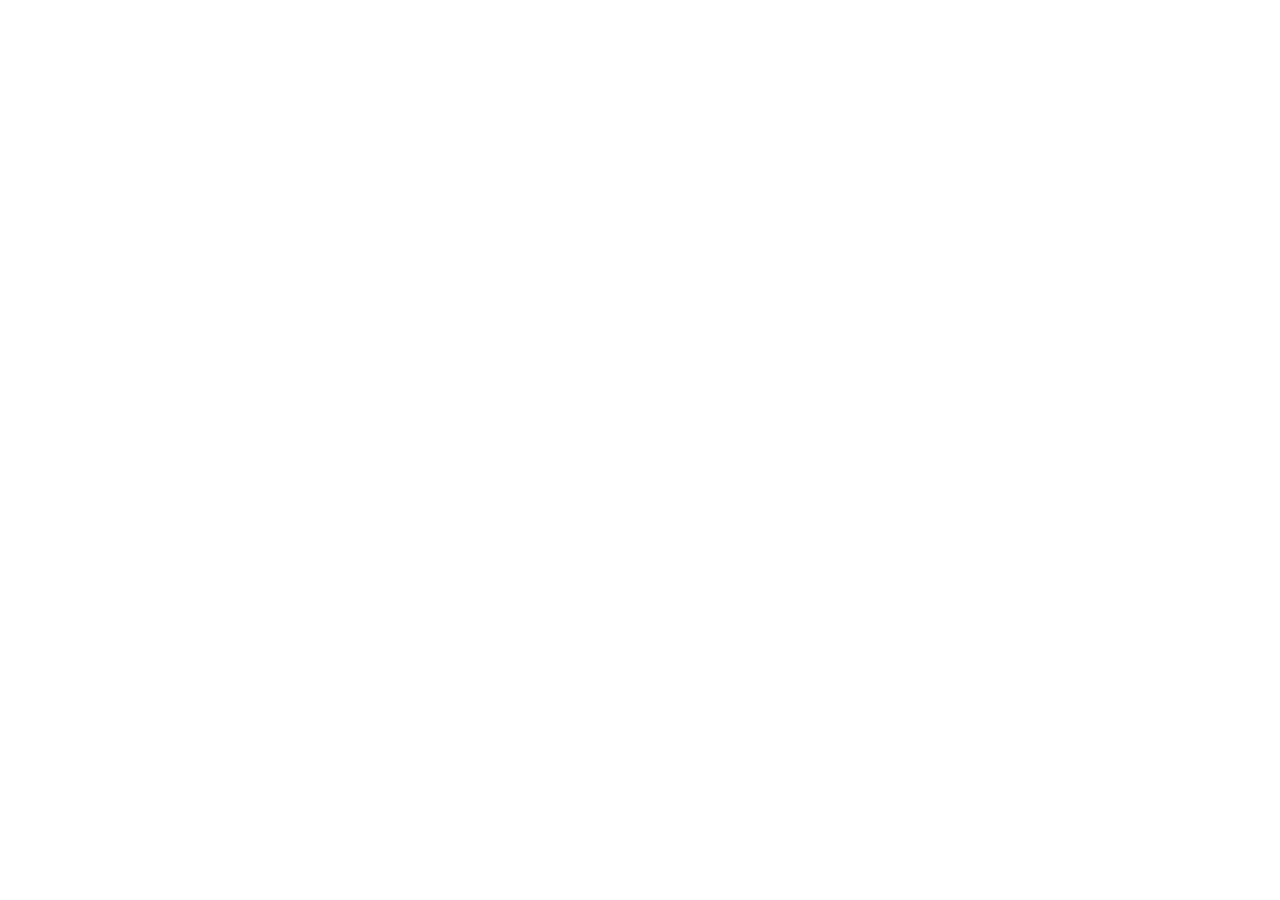
==== index.html @ ae3d6fa2 "feat: initialize project with game hub structure Set up the project scaffold, including Vite, Tailwi" ====
<!doctype html>
<html lang="en">
  <head>
    <meta charset="UTF-8" />
    <meta name="viewport" content="width=device-width, initial-scale=1.0" />
    <title>Unblocked Games</title>
    <meta name="description" content="A lightweight unblocked games hub with games stored as iframes in a JSON database." />
    <meta property="og:title" content="Unblocked Games" />
    <meta property="og:description" content="A lightweight unblocked games hub with games stored as iframes in a JSON database." />
    <meta property="og:type" content="website" />
    <meta name="twitter:card" content="summary_large_image" />
  </head>
  <body>
    <div id="root"></div>
    <script type="module" src="/src/main.jsx"></script>
  </body>
</html>
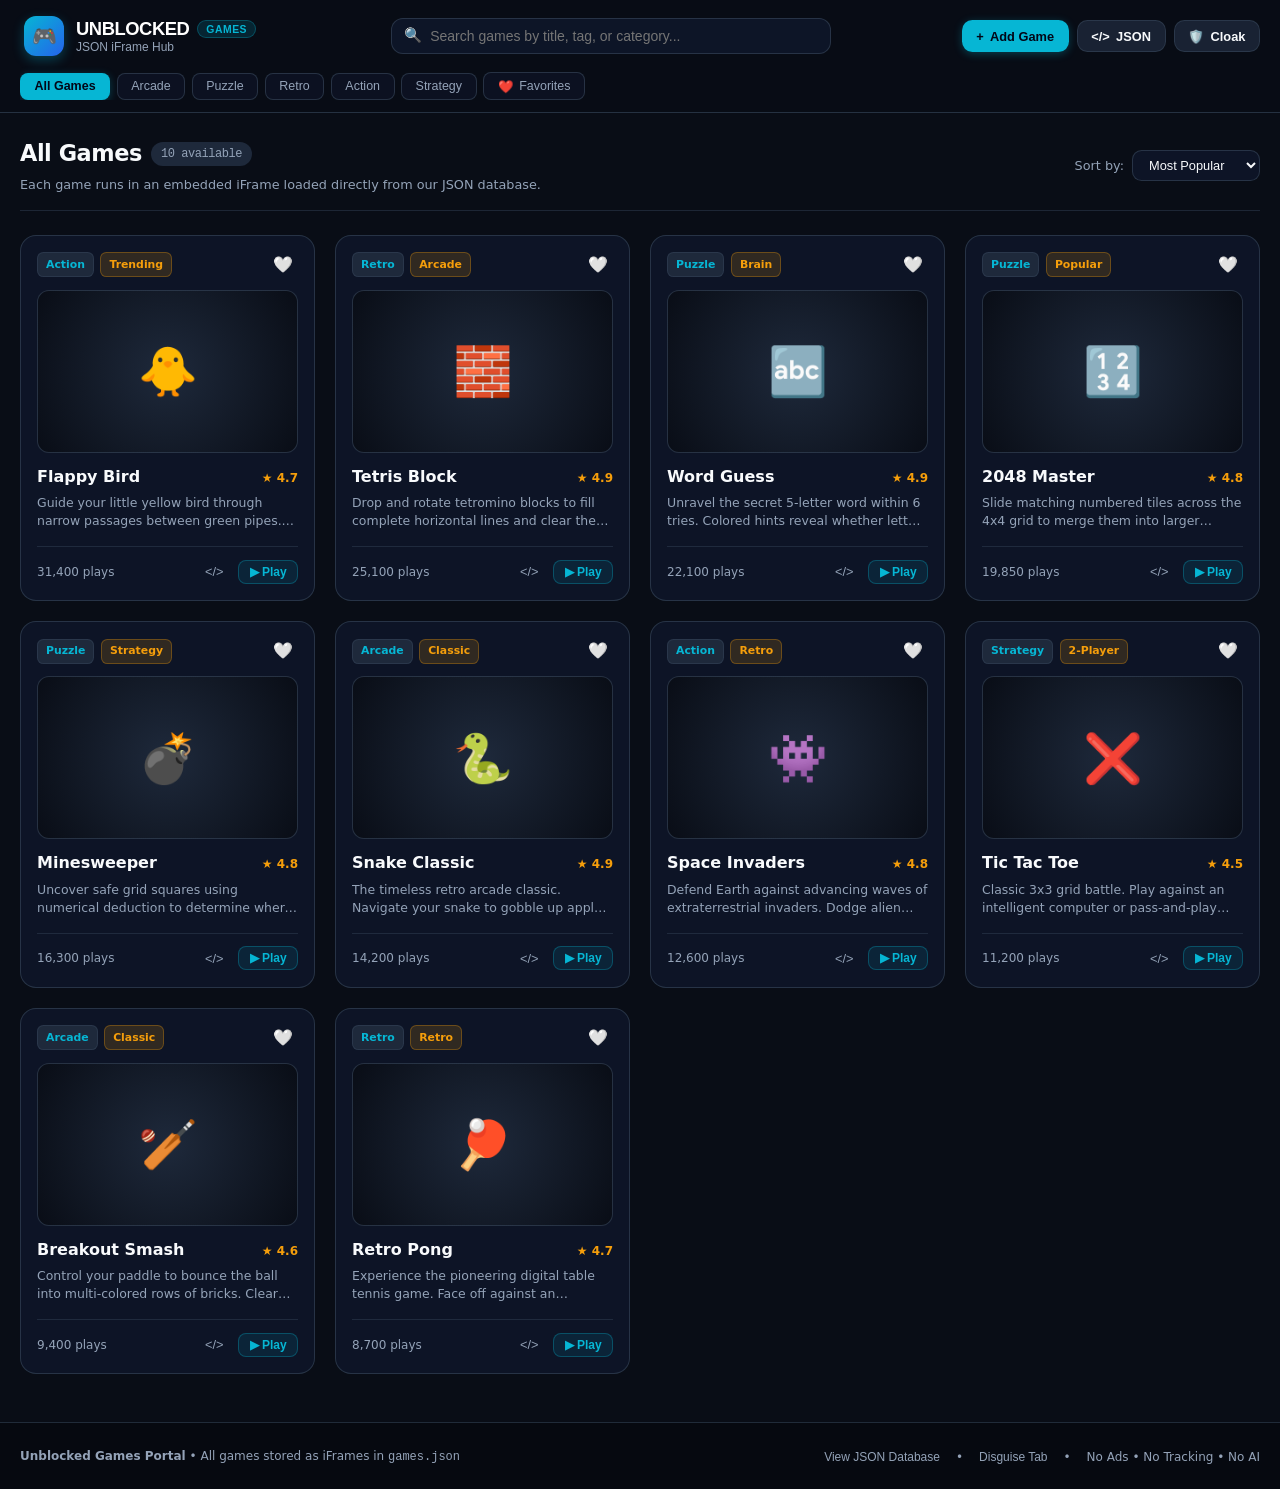
==== commit c1018c6a: "build: refactor project for static deployment Update relative path configurations, set Vite base dir" ====
--- a/index.html
+++ b/index.html
@@ -9,10 +9,411 @@
     <meta property="og:description" content="A lightweight unblocked games hub with games stored as iframes in a JSON database." />
     <meta property="og:type" content="website" />
     <meta name="twitter:card" content="summary_large_image" />
+    <link rel="icon" href="./favicon.ico" />
+    <link rel="stylesheet" href="./style.css" />
   </head>
   <body>
-    <div id="root"></div>
-    <script type="module" src="/src/main.jsx"></script>
+    <!-- Main Sticky Navigation Header -->
+    <header class="site-header">
+      <div class="container">
+        <div class="nav-row">
+          <!-- Brand Logo Button -->
+          <button id="brand-btn" class="brand-btn" title="Back to Games Catalog">
+            <div class="brand-icon">🎮</div>
+            <div>
+              <div class="brand-title">
+                <span>UNBLOCKED</span>
+                <span class="brand-badge">GAMES</span>
+              </div>
+              <p class="brand-subtitle">JSON iFrame Hub</p>
+            </div>
+          </button>
+
+          <!-- Search Bar -->
+          <div class="search-container">
+            <span class="search-icon">🔍</span>
+            <input
+              type="text"
+              id="search-input"
+              class="search-input"
+              placeholder="Search games by title, tag, or category..."
+              autocomplete="off"
+            />
+            <button id="search-clear-btn" class="search-clear" title="Clear search">✕</button>
+          </div>
+
+          <!-- Actions Toolbar -->
+          <div class="nav-actions">
+            <button id="add-game-btn" class="btn btn-primary" title="Add custom game via iFrame">
+              <span>+</span>
+              <span>Add Game</span>
+            </button>
+            <button id="view-json-btn" class="btn btn-secondary" title="Inspect stored games JSON">
+              <span>&lt;/&gt;</span>
+              <span>JSON</span>
+            </button>
+            <button id="cloak-disguise-btn" class="btn btn-secondary" title="Disguise tab as Google Docs / Classroom">
+              <span>🛡️</span>
+              <span>Cloak</span>
+            </button>
+          </div>
+        </div>
+
+        <!-- Categories Filter Bar -->
+        <nav class="category-bar">
+          <button class="cat-pill active" data-cat="All">All Games</button>
+          <button class="cat-pill" data-cat="Arcade">Arcade</button>
+          <button class="cat-pill" data-cat="Puzzle">Puzzle</button>
+          <button class="cat-pill" data-cat="Retro">Retro</button>
+          <button class="cat-pill" data-cat="Action">Action</button>
+          <button class="cat-pill" data-cat="Strategy">Strategy</button>
+          <button class="cat-pill" data-cat="Favorites">
+            <span>❤️</span>
+            <span>Favorites</span>
+            <span id="fav-count-badge" class="fav-badge" style="display: none;">0</span>
+          </button>
+        </nav>
+      </div>
+    </header>
+
+    <!-- Main App Body -->
+    <main class="main-content">
+      <div class="container">
+        <!-- Catalog View -->
+        <section id="catalog-view">
+          <div class="catalog-header">
+            <div>
+              <h1 class="catalog-title">
+                <span id="catalog-title-text">All Games</span>
+                <span id="count-badge" class="count-badge">10 available</span>
+              </h1>
+              <p class="catalog-subtitle">
+                Each game runs in an embedded iFrame loaded directly from our JSON database.
+              </p>
+            </div>
+
+            <div class="sort-container">
+              <span>Sort by:</span>
+              <select id="sort-select" class="sort-select">
+                <option value="popular">Most Popular</option>
+                <option value="rating">Highest Rated</option>
+                <option value="az">Title (A-Z)</option>
+              </select>
+            </div>
+          </div>
+
+          <!-- Games Grid -->
+          <div id="games-grid" class="games-grid">
+            <!-- Game cards injected dynamically via js/app.js -->
+          </div>
+
+          <!-- Empty State -->
+          <div id="empty-state" class="empty-state">
+            <div class="empty-state-icon">🎮</div>
+            <h3>No games found</h3>
+            <p id="empty-state-msg">
+              Try searching for a different keyword or reset your filters.
+            </p>
+          </div>
+        </section>
+
+        <!-- Player View -->
+        <section id="player-view">
+          <div class="player-nav">
+            <button id="player-back-btn" class="btn btn-secondary" title="Return to catalog">
+              <span>←</span>
+              <span>All Games</span>
+            </button>
+
+            <div class="player-title-box">
+              <span id="player-game-icon" class="player-title-icon">🎮</span>
+              <div>
+                <h2 class="player-heading">
+                  <span id="player-title-text">Game Title</span>
+                  <span id="player-cat-badge" class="card-badge">Category</span>
+                </h2>
+              </div>
+            </div>
+
+            <div class="player-toolbar">
+              <button id="player-fav-btn" class="tool-btn" title="Toggle Favorite">
+                🤍 Favorite
+              </button>
+              <button id="player-reload-btn" class="tool-btn" title="Reload Game iFrame">
+                🔄 Reload
+              </button>
+              <button id="theater-btn" class="tool-btn" title="Toggle Theater Mode">
+                📺 Theater
+              </button>
+              <button id="fullscreen-btn" class="tool-btn" title="Fullscreen">
+                ⛶ Fullscreen
+              </button>
+              <button id="unblock-tab-btn" class="tool-btn" title="Open in cloaked about:blank tab">
+                ↗ Unblock Tab
+              </button>
+            </div>
+          </div>
+
+          <!-- Stage Container -->
+          <div id="player-stage" class="player-stage">
+            <div id="player-spinner" class="player-spinner">
+              <div class="spinner-circle"></div>
+              <p style="font-size: 0.8rem; color: var(--text-muted);">Loading iFrame...</p>
+            </div>
+            <iframe
+              id="active-iframe"
+              src="about:blank"
+              allow="autoplay; fullscreen; keyboard; gamepad; clipboard-read; clipboard-write"
+              tabindex="0"
+            ></iframe>
+          </div>
+
+          <!-- Details & JSON Inspector Row -->
+          <div class="player-details-grid">
+            <div style="display: flex; flex-direction: column; gap: 1.25rem;">
+              <div class="info-card">
+                <div class="info-card-header">
+                  <h3 class="info-card-title">🎮 How to Play & Controls</h3>
+                </div>
+                <div id="player-controls-text" class="controls-box">
+                  Controls description...
+                </div>
+              </div>
+
+              <div class="info-card">
+                <div class="info-card-header">
+                  <h3 class="info-card-title">ℹ️ About Game</h3>
+                </div>
+                <p id="player-about-text" style="font-size: 0.85rem; color: var(--text-muted); line-height: 1.6;">
+                  Game description...
+                </p>
+                <div id="player-tags-container" class="tags-row"></div>
+              </div>
+            </div>
+
+            <div>
+              <div class="info-card">
+                <div class="info-card-header">
+                  <h3 class="info-card-title">&lt;/&gt; JSON iFrame Record</h3>
+                  <button id="copy-snippet-btn" class="btn btn-secondary" style="padding: 0.25rem 0.6rem; font-size: 0.72rem;">
+                    📋 Copy
+                  </button>
+                </div>
+                <p style="font-size: 0.75rem; color: var(--text-muted); margin-bottom: 0.65rem;">
+                  Stored in <code>games.json</code>:
+                </p>
+                <div id="player-iframe-snippet" class="json-code-box"></div>
+                <div style="margin-top: 0.85rem; padding-top: 0.75rem; border-top: 1px solid var(--border-color); font-size: 0.75rem; color: var(--text-muted); display: flex; justify-content: space-between; align-items: center;">
+                  <span>Source URL:</span>
+                  <code id="player-source-url" style="color: var(--accent-cyan);">./games/...</code>
+                </div>
+              </div>
+            </div>
+          </div>
+        </section>
+      </div>
+    </main>
+
+    <!-- Site Footer -->
+    <footer class="site-footer">
+      <div class="container">
+        <div class="footer-content">
+          <div>
+            <strong>Unblocked Games Portal</strong> • All games stored as iFrames in <code>games.json</code>
+          </div>
+          <div class="footer-links">
+            <button id="footer-json-btn" class="footer-btn">View JSON Database</button>
+            <span>•</span>
+            <button id="footer-cloak-btn" class="footer-btn">Disguise Tab</button>
+            <span>•</span>
+            <span>No Ads • No Tracking • No AI</span>
+          </div>
+        </div>
+      </div>
+    </footer>
+
+    <!-- ====================================================================
+         Modals
+         ==================================================================== -->
+
+    <!-- Add Game Modal -->
+    <div id="add-modal" class="modal-overlay">
+      <div class="modal-content">
+        <div class="modal-header">
+          <div class="modal-title-group">
+            <div class="modal-icon-badge" style="background: rgba(6, 182, 212, 0.2); color: var(--accent-cyan);">+</div>
+            <div>
+              <h2>Add Game to JSON</h2>
+              <p>Store embeddable iFrame code into the local database</p>
+            </div>
+          </div>
+          <button class="close-modal-btn" data-close-modal="add-modal">✕</button>
+        </div>
+
+        <form id="add-game-form">
+          <div class="modal-body">
+            <div class="form-group">
+              <label for="new-title">Game Title *</label>
+              <input type="text" id="new-title" class="form-input" required placeholder="e.g., Pixel Adventure" />
+            </div>
+
+            <div class="form-row">
+              <div class="form-group">
+                <label for="new-category">Category</label>
+                <select id="new-category" class="form-select">
+                  <option value="Arcade">Arcade</option>
+                  <option value="Puzzle">Puzzle</option>
+                  <option value="Retro">Retro</option>
+                  <option value="Action">Action</option>
+                  <option value="Strategy">Strategy</option>
+                </select>
+              </div>
+
+              <div class="form-group">
+                <label for="new-emoji">Icon / Emoji</label>
+                <div style="display: flex; gap: 0.4rem;">
+                  <input type="text" id="new-emoji" class="form-input" value="🎮" style="width: 50px; text-align: center; font-size: 1.1rem;" />
+                  <div style="display: flex; gap: 0.25rem; align-items: center;">
+                    <button type="button" class="btn btn-secondary emoji-preset-btn" style="padding: 0.25rem 0.45rem;">🕹️</button>
+                    <button type="button" class="btn btn-secondary emoji-preset-btn" style="padding: 0.25rem 0.45rem;">🚀</button>
+                    <button type="button" class="btn btn-secondary emoji-preset-btn" style="padding: 0.25rem 0.45rem;">🏎️</button>
+                    <button type="button" class="btn btn-secondary emoji-preset-btn" style="padding: 0.25rem 0.45rem;">💎</button>
+                  </div>
+                </div>
+              </div>
+            </div>
+
+            <div class="form-group">
+              <label for="new-iframe">iFrame Code or Web Game URL *</label>
+              <textarea
+                id="new-iframe"
+                class="form-textarea"
+                rows="3"
+                required
+                style="font-family: var(--font-mono); font-size: 0.78rem;"
+                placeholder='<iframe src="https://..." width="100%" height="100%"></iframe> or https://...'
+              ></textarea>
+            </div>
+
+            <div class="form-group">
+              <label for="new-desc">Description</label>
+              <textarea id="new-desc" class="form-textarea" rows="2" placeholder="Brief summary of gameplay..."></textarea>
+            </div>
+
+            <div class="form-group">
+              <label for="new-controls">Controls Instructions</label>
+              <input type="text" id="new-controls" class="form-input" placeholder="e.g., Arrow keys or WASD to move" />
+            </div>
+          </div>
+
+          <div class="modal-footer">
+            <button type="button" class="btn btn-secondary" data-close-modal="add-modal">Cancel</button>
+            <button type="submit" class="btn btn-primary">+ Save to JSON</button>
+          </div>
+        </form>
+      </div>
+    </div>
+
+    <!-- JSON Database Viewer Modal -->
+    <div id="json-modal" class="modal-overlay">
+      <div class="modal-content modal-content-lg">
+        <div class="modal-header">
+          <div class="modal-title-group">
+            <div class="modal-icon-badge" style="background: rgba(16, 185, 129, 0.2); color: var(--accent-emerald);">&lt;/&gt;</div>
+            <div>
+              <div style="display: flex; align-items: center; gap: 0.5rem;">
+                <h2>games.json Database</h2>
+                <span id="json-count-badge" class="count-badge" style="color: var(--accent-cyan);">10 games stored</span>
+              </div>
+              <p>Each entry stores the game's embeddable iFrame code and metadata</p>
+            </div>
+          </div>
+          <div style="display: flex; align-items: center; gap: 0.4rem;">
+            <button id="copy-json-btn" class="btn btn-secondary" style="font-size: 0.75rem;">📋 Copy JSON</button>
+            <button id="export-json-btn" class="btn btn-primary" style="font-size: 0.75rem;">⬇ Export</button>
+            <button class="close-modal-btn" data-close-modal="json-modal">✕</button>
+          </div>
+        </div>
+
+        <div style="padding: 0.65rem 1.5rem; background: rgba(5, 8, 16, 0.6); border-bottom: 1px solid var(--border-color); display: flex; justify-content: flex-end;">
+          <button id="reset-json-btn" class="footer-btn" style="font-size: 0.75rem; color: var(--accent-amber);">
+            ↺ Reset to default games
+          </button>
+        </div>
+
+        <div class="modal-body" style="background: #050810; padding: 1.25rem;">
+          <pre id="json-content-pre" style="font-family: var(--font-mono); font-size: 0.75rem; color: #6ee7b7; white-space: pre-wrap; line-height: 1.5;"></pre>
+        </div>
+      </div>
+    </div>
+
+    <!-- Tab Cloak / Disguise Modal -->
+    <div id="cloak-modal" class="modal-overlay">
+      <div class="modal-content">
+        <div class="modal-header">
+          <div class="modal-title-group">
+            <div class="modal-icon-badge" style="background: rgba(245, 158, 11, 0.2); color: var(--accent-amber);">🛡️</div>
+            <div>
+              <h2>Tab Cloak & Disguise</h2>
+              <p>Mask your browser tab title and favicon</p>
+            </div>
+          </div>
+          <button class="close-modal-btn" data-close-modal="cloak-modal">✕</button>
+        </div>
+
+        <div class="modal-body">
+          <label style="font-size: 0.75rem; font-weight: 600; color: #cbd5e1;">Quick Disguise Presets</label>
+          <div class="preset-list">
+            <button class="preset-btn" data-preset="docs">
+              <div>
+                <div class="preset-name">Google Docs</div>
+                <div class="preset-title-preview">Untitled document - Google Docs</div>
+              </div>
+            </button>
+            <button class="preset-btn" data-preset="classroom">
+              <div>
+                <div class="preset-name">Google Classroom</div>
+                <div class="preset-title-preview">Classes</div>
+              </div>
+            </button>
+            <button class="preset-btn" data-preset="drive">
+              <div>
+                <div class="preset-name">Google Drive</div>
+                <div class="preset-title-preview">My Drive - Google Drive</div>
+              </div>
+            </button>
+            <button class="preset-btn" data-preset="canvas">
+              <div>
+                <div class="preset-name">Canvas LMS</div>
+                <div class="preset-title-preview">Dashboard</div>
+              </div>
+            </button>
+            <button class="preset-btn" data-preset="reset">
+              <div>
+                <div class="preset-name">Reset to Normal</div>
+                <div class="preset-title-preview">Unblocked Games</div>
+              </div>
+            </button>
+          </div>
+
+          <div style="margin-top: 0.5rem; padding-top: 0.75rem; border-top: 1px solid var(--border-color);">
+            <label style="font-size: 0.75rem; font-weight: 600; color: #cbd5e1; display: block; margin-bottom: 0.4rem;">
+              Custom Tab Title
+            </label>
+            <div style="display: flex; gap: 0.5rem;">
+              <input type="text" id="custom-title-input" class="form-input" placeholder="e.g., Biology Notes - Unit 3" />
+              <button type="button" id="apply-custom-title-btn" class="btn btn-secondary">Apply</button>
+            </div>
+          </div>
+
+          <div style="padding: 0.65rem 0.85rem; border-radius: 0.6rem; background: #050810; border: 1px solid var(--border-color); font-size: 0.75rem; color: var(--text-muted);">
+            Tip: You can press <kbd style="background: #1e293b; padding: 0.15rem 0.4rem; border-radius: 4px; color: #fff;">Esc</kbd> anytime to return to the catalog.
+          </div>
+        </div>
+      </div>
+    </div>
+
+    <!-- Application Script Entry Point -->
+    <script type="module" src="./js/app.js"></script>
   </body>
 </html>
-
--- a/style.css
+++ b/style.css
@@ -0,0 +1,1081 @@
+/* ==========================================================================
+   Unblocked Games Portal - Standalone CSS
+   Compatible with GitHub Pages, static hosts, and Vite
+   ========================================================================== */
+
+:root {
+  --bg-main: #090d16;
+  --bg-card: rgba(15, 23, 42, 0.85);
+  --bg-card-hover: rgba(30, 41, 59, 0.95);
+  --bg-darker: #050810;
+  --bg-subtle: #1e293b;
+  --border-color: rgba(51, 65, 85, 0.7);
+  --border-highlight: rgba(6, 182, 212, 0.5);
+  --text-main: #f8fafc;
+  --text-muted: #94a3b8;
+  --accent-cyan: #06b6d4;
+  --accent-cyan-hover: #0891b2;
+  --accent-cyan-glow: rgba(6, 182, 212, 0.3);
+  --accent-amber: #f59e0b;
+  --accent-rose: #f43f5e;
+  --accent-emerald: #10b981;
+  --font-sans: system-ui, -apple-system, BlinkMacSystemFont, 'Segoe UI', Roboto, Oxygen, Ubuntu, Cantarell, sans-serif;
+  --font-mono: ui-monospace, SFMono-Regular, Menlo, Monaco, Consolas, monospace;
+}
+
+* {
+  box-sizing: border-box;
+  margin: 0;
+  padding: 0;
+}
+
+body {
+  background-color: var(--bg-main);
+  color: var(--text-main);
+  font-family: var(--font-sans);
+  line-height: 1.5;
+  min-height: 100vh;
+  display: flex;
+  flex-direction: column;
+  overflow-x: hidden;
+  -webkit-font-smoothing: antialiased;
+}
+
+::selection {
+  background-color: var(--accent-cyan);
+  color: #020617;
+}
+
+/* Scrollbar */
+::-webkit-scrollbar {
+  width: 8px;
+  height: 8px;
+}
+::-webkit-scrollbar-track {
+  background: var(--bg-main);
+}
+::-webkit-scrollbar-thumb {
+  background: #334155;
+  border-radius: 4px;
+}
+::-webkit-scrollbar-thumb:hover {
+  background: #475569;
+}
+
+/* Container */
+.container {
+  max-width: 1280px;
+  width: 100%;
+  margin: 0 auto;
+  padding: 0 1.25rem;
+}
+
+/* ==========================================================================
+   Header & Navigation
+   ========================================================================== */
+.site-header {
+  position: sticky;
+  top: 0;
+  z-index: 40;
+  background-color: rgba(9, 13, 22, 0.95);
+  backdrop-filter: blur(12px);
+  border-bottom: 1px solid var(--border-color);
+  padding: 0.75rem 0;
+  transition: all 0.2s ease;
+}
+
+.nav-row {
+  display: flex;
+  align-items: center;
+  justify-content: space-between;
+  gap: 1rem;
+}
+
+.brand-btn {
+  background: none;
+  border: none;
+  display: flex;
+  align-items: center;
+  gap: 0.75rem;
+  color: inherit;
+  cursor: pointer;
+  text-align: left;
+  padding: 0.25rem;
+}
+
+.brand-icon {
+  width: 2.5rem;
+  height: 2.5rem;
+  background: linear-gradient(135deg, #06b6d4, #2563eb);
+  border-radius: 0.75rem;
+  display: flex;
+  align-items: center;
+  justify-content: center;
+  font-size: 1.25rem;
+  box-shadow: 0 4px 12px var(--accent-cyan-glow);
+  transition: transform 0.2s ease;
+}
+
+.brand-btn:hover .brand-icon {
+  transform: scale(1.05);
+}
+
+.brand-title {
+  font-size: 1.15rem;
+  font-weight: 800;
+  letter-spacing: -0.025em;
+  color: #ffffff;
+  display: flex;
+  align-items: center;
+  gap: 0.5rem;
+}
+
+.brand-badge {
+  font-size: 0.65rem;
+  font-weight: 700;
+  background: rgba(6, 182, 212, 0.15);
+  color: var(--accent-cyan);
+  border: 1px solid rgba(6, 182, 212, 0.3);
+  padding: 0.15rem 0.5rem;
+  border-radius: 9999px;
+  letter-spacing: 0.05em;
+}
+
+.brand-subtitle {
+  font-size: 0.75rem;
+  color: var(--text-muted);
+}
+
+/* Search Box */
+.search-container {
+  flex: 1;
+  max-width: 440px;
+  position: relative;
+}
+
+.search-icon {
+  position: absolute;
+  left: 0.85rem;
+  top: 50%;
+  transform: translateY(-50%);
+  color: var(--text-muted);
+  font-size: 0.9rem;
+  pointer-events: none;
+}
+
+.search-input {
+  width: 100%;
+  padding: 0.55rem 2.25rem 0.55rem 2.4rem;
+  background-color: rgba(15, 23, 42, 0.9);
+  border: 1px solid var(--border-color);
+  border-radius: 0.75rem;
+  color: var(--text-main);
+  font-size: 0.875rem;
+  outline: none;
+  transition: all 0.15s ease;
+}
+
+.search-input:focus {
+  border-color: var(--accent-cyan);
+  box-shadow: 0 0 0 2px rgba(6, 182, 212, 0.2);
+}
+
+.search-clear {
+  position: absolute;
+  right: 0.75rem;
+  top: 50%;
+  transform: translateY(-50%);
+  background: none;
+  border: none;
+  color: var(--text-muted);
+  cursor: pointer;
+  font-size: 0.9rem;
+  padding: 0.2rem;
+  display: none;
+}
+
+.search-clear:hover {
+  color: var(--text-main);
+}
+
+/* Header Action Buttons */
+.nav-actions {
+  display: flex;
+  align-items: center;
+  gap: 0.5rem;
+}
+
+.btn {
+  display: inline-flex;
+  align-items: center;
+  gap: 0.4rem;
+  padding: 0.45rem 0.85rem;
+  border-radius: 0.65rem;
+  font-size: 0.8rem;
+  font-weight: 600;
+  cursor: pointer;
+  transition: all 0.15s ease;
+  border: 1px solid transparent;
+  text-decoration: none;
+}
+
+.btn-primary {
+  background-color: var(--accent-cyan);
+  color: #020617;
+  box-shadow: 0 2px 8px var(--accent-cyan-glow);
+}
+.btn-primary:hover {
+  background-color: #22d3ee;
+  transform: translateY(-1px);
+}
+
+.btn-secondary {
+  background-color: rgba(30, 41, 59, 0.8);
+  border-color: var(--border-color);
+  color: var(--text-main);
+}
+.btn-secondary:hover {
+  background-color: #334155;
+  color: #ffffff;
+}
+
+.btn-icon-text {
+  padding: 0.45rem 0.75rem;
+}
+
+/* Categories bar */
+.category-bar {
+  display: flex;
+  align-items: center;
+  gap: 0.4rem;
+  overflow-x: auto;
+  padding-top: 0.75rem;
+  scrollbar-width: none;
+}
+.category-bar::-webkit-scrollbar {
+  display: none;
+}
+
+.cat-pill {
+  padding: 0.35rem 0.85rem;
+  border-radius: 0.5rem;
+  font-size: 0.78rem;
+  font-weight: 500;
+  white-space: nowrap;
+  background: rgba(15, 23, 42, 0.6);
+  border: 1px solid var(--border-color);
+  color: var(--text-muted);
+  cursor: pointer;
+  transition: all 0.15s ease;
+  display: inline-flex;
+  align-items: center;
+  gap: 0.35rem;
+}
+
+.cat-pill:hover {
+  background: rgba(30, 41, 59, 0.8);
+  color: var(--text-main);
+}
+
+.cat-pill.active {
+  background: var(--accent-cyan);
+  color: #020617;
+  font-weight: 700;
+  border-color: transparent;
+  box-shadow: 0 2px 8px var(--accent-cyan-glow);
+}
+
+.fav-badge {
+  font-size: 0.65rem;
+  padding: 0.1rem 0.4rem;
+  border-radius: 9999px;
+  background: rgba(244, 63, 94, 0.2);
+  color: var(--accent-rose);
+  font-weight: 700;
+}
+.cat-pill.active .fav-badge {
+  background: #020617;
+  color: var(--accent-cyan);
+}
+
+/* ==========================================================================
+   Main Content Area
+   ========================================================================== */
+.main-content {
+  flex: 1;
+  padding: 1.5rem 0 3rem 0;
+}
+
+.catalog-header {
+  display: flex;
+  flex-direction: column;
+  justify-content: space-between;
+  gap: 1rem;
+  padding-bottom: 1rem;
+  border-bottom: 1px solid rgba(51, 65, 85, 0.5);
+  margin-bottom: 1.5rem;
+}
+
+@media (min-width: 640px) {
+  .catalog-header {
+    flex-direction: row;
+    align-items: center;
+  }
+}
+
+.catalog-title {
+  font-size: 1.4rem;
+  font-weight: 900;
+  letter-spacing: -0.02em;
+  display: flex;
+  align-items: center;
+  gap: 0.6rem;
+}
+
+.count-badge {
+  font-size: 0.75rem;
+  font-family: var(--font-mono);
+  font-weight: 500;
+  padding: 0.2rem 0.6rem;
+  border-radius: 9999px;
+  background: #1e293b;
+  color: var(--text-muted);
+}
+
+.catalog-subtitle {
+  font-size: 0.8rem;
+  color: var(--text-muted);
+  margin-top: 0.25rem;
+}
+
+.sort-container {
+  display: flex;
+  align-items: center;
+  gap: 0.5rem;
+  font-size: 0.8rem;
+  color: var(--text-muted);
+}
+
+.sort-select {
+  padding: 0.4rem 0.75rem;
+  border-radius: 0.6rem;
+  background-color: var(--bg-card);
+  border: 1px solid var(--border-color);
+  color: var(--text-main);
+  font-size: 0.8rem;
+  cursor: pointer;
+  outline: none;
+}
+
+/* ==========================================================================
+   Games Grid & Cards
+   ========================================================================== */
+.games-grid {
+  display: grid;
+  grid-template-columns: repeat(1, minmax(0, 1fr));
+  gap: 1.25rem;
+}
+
+@media (min-width: 640px) {
+  .games-grid {
+    grid-template-columns: repeat(2, minmax(0, 1fr));
+  }
+}
+@media (min-width: 860px) {
+  .games-grid {
+    grid-template-columns: repeat(3, minmax(0, 1fr));
+  }
+}
+@media (min-width: 1100px) {
+  .games-grid {
+    grid-template-columns: repeat(4, minmax(0, 1fr));
+  }
+}
+
+.game-card {
+  background: var(--bg-card);
+  border: 1px solid var(--border-color);
+  border-radius: 1rem;
+  padding: 1rem;
+  display: flex;
+  flex-direction: column;
+  transition: all 0.25s cubic-bezier(0.16, 1, 0.3, 1);
+  position: relative;
+}
+
+.game-card:hover {
+  transform: translateY(-4px);
+  border-color: var(--border-highlight);
+  box-shadow: 0 12px 24px -10px rgba(6, 182, 212, 0.25);
+  background: var(--bg-card-hover);
+}
+
+.card-top {
+  display: flex;
+  align-items: center;
+  justify-content: space-between;
+  margin-bottom: 0.75rem;
+}
+
+.badge-group {
+  display: flex;
+  align-items: center;
+  gap: 0.4rem;
+}
+
+.card-badge {
+  font-size: 0.68rem;
+  font-weight: 600;
+  padding: 0.2rem 0.5rem;
+  border-radius: 0.4rem;
+  background: #1e293b;
+  color: var(--accent-cyan);
+  border: 1px solid rgba(51, 65, 85, 0.6);
+}
+
+.card-badge-amber {
+  background: rgba(245, 158, 11, 0.15);
+  color: var(--accent-amber);
+  border-color: rgba(245, 158, 11, 0.3);
+}
+
+.card-badge-custom {
+  background: rgba(99, 102, 241, 0.2);
+  color: #a5b4fc;
+  border-color: rgba(99, 102, 241, 0.4);
+}
+
+.fav-toggle-btn {
+  background: none;
+  border: none;
+  color: var(--text-muted);
+  cursor: pointer;
+  padding: 0.3rem;
+  border-radius: 0.4rem;
+  transition: all 0.15s ease;
+  font-size: 1rem;
+  line-height: 1;
+}
+
+.fav-toggle-btn:hover {
+  color: var(--accent-rose);
+  background: rgba(244, 63, 94, 0.1);
+}
+
+.fav-toggle-btn.active {
+  color: var(--accent-rose);
+}
+
+/* Thumbnail */
+.card-thumbnail {
+  aspect-ratio: 16 / 10;
+  border-radius: 0.75rem;
+  background: radial-gradient(circle at center, #1e293b 0%, #090d16 100%);
+  border: 1px solid var(--border-color);
+  display: flex;
+  align-items: center;
+  justify-content: center;
+  font-size: 3rem;
+  position: relative;
+  overflow: hidden;
+  cursor: pointer;
+  transition: border-color 0.2s ease;
+}
+
+.card-thumbnail:hover {
+  border-color: var(--accent-cyan);
+}
+
+.card-thumbnail .play-overlay {
+  position: absolute;
+  inset: 0;
+  background: rgba(9, 13, 22, 0.65);
+  backdrop-filter: blur(2px);
+  display: flex;
+  align-items: center;
+  justify-content: center;
+  opacity: 0;
+  transition: opacity 0.2s ease;
+}
+
+.card-thumbnail:hover .play-overlay {
+  opacity: 1;
+}
+
+.play-circle {
+  width: 3rem;
+  height: 3rem;
+  border-radius: 9999px;
+  background: var(--accent-cyan);
+  color: #020617;
+  display: flex;
+  align-items: center;
+  justify-content: center;
+  font-size: 1.25rem;
+  box-shadow: 0 4px 12px var(--accent-cyan-glow);
+  transform: scale(0.85);
+  transition: transform 0.2s ease;
+}
+
+.card-thumbnail:hover .play-circle {
+  transform: scale(1);
+}
+
+/* Card Info */
+.card-info {
+  margin-top: 0.75rem;
+  flex: 1;
+  display: flex;
+  flex-direction: column;
+}
+
+.card-header-row {
+  display: flex;
+  align-items: baseline;
+  justify-content: space-between;
+  gap: 0.5rem;
+}
+
+.card-title {
+  font-size: 1rem;
+  font-weight: 700;
+  color: var(--text-main);
+  cursor: pointer;
+  transition: color 0.15s ease;
+  white-space: nowrap;
+  overflow: hidden;
+  text-overflow: ellipsis;
+}
+
+.card-title:hover {
+  color: var(--accent-cyan);
+}
+
+.card-rating {
+  font-size: 0.75rem;
+  font-weight: 600;
+  color: var(--accent-amber);
+  display: flex;
+  align-items: center;
+  gap: 0.2rem;
+  flex-shrink: 0;
+}
+
+.card-desc {
+  font-size: 0.78rem;
+  color: var(--text-muted);
+  margin-top: 0.35rem;
+  display: -webkit-box;
+  -webkit-line-clamp: 2;
+  -webkit-box-orient: vertical;
+  overflow: hidden;
+  line-height: 1.45;
+}
+
+.card-footer {
+  margin-top: 1rem;
+  padding-top: 0.75rem;
+  border-top: 1px solid rgba(51, 65, 85, 0.5);
+  display: flex;
+  align-items: center;
+  justify-content: space-between;
+  font-size: 0.75rem;
+  color: var(--text-muted);
+}
+
+.card-footer-actions {
+  display: flex;
+  align-items: center;
+  gap: 0.4rem;
+}
+
+.btn-inspect {
+  background: none;
+  border: 1px solid transparent;
+  color: var(--text-muted);
+  cursor: pointer;
+  padding: 0.25rem 0.45rem;
+  border-radius: 0.4rem;
+  font-size: 0.8rem;
+  transition: all 0.15s ease;
+}
+
+.btn-inspect:hover {
+  color: var(--accent-cyan);
+  background: rgba(30, 41, 59, 0.8);
+}
+
+.btn-play-sm {
+  background: rgba(6, 182, 212, 0.1);
+  border: 1px solid rgba(6, 182, 212, 0.3);
+  color: var(--accent-cyan);
+  padding: 0.25rem 0.65rem;
+  border-radius: 0.5rem;
+  font-weight: 700;
+  font-size: 0.75rem;
+  cursor: pointer;
+  transition: all 0.15s ease;
+  display: inline-flex;
+  align-items: center;
+  gap: 0.25rem;
+}
+
+.btn-play-sm:hover {
+  background: var(--accent-cyan);
+  color: #020617;
+}
+
+/* Empty State */
+.empty-state {
+  padding: 4rem 1.5rem;
+  text-align: center;
+  border: 1px dashed var(--border-color);
+  border-radius: 1.25rem;
+  background: rgba(15, 23, 42, 0.3);
+  display: none;
+}
+
+.empty-state-icon {
+  font-size: 3rem;
+  margin-bottom: 0.75rem;
+}
+
+.empty-state h3 {
+  font-size: 1.1rem;
+  margin-bottom: 0.5rem;
+}
+
+.empty-state p {
+  font-size: 0.85rem;
+  color: var(--text-muted);
+  max-width: 400px;
+  margin: 0 auto 1.25rem auto;
+}
+
+/* ==========================================================================
+   Game Player View
+   ========================================================================== */
+#player-view {
+  display: none;
+}
+
+.player-nav {
+  display: flex;
+  flex-wrap: wrap;
+  align-items: center;
+  justify-content: space-between;
+  gap: 1rem;
+  margin-bottom: 1rem;
+}
+
+.player-title-box {
+  display: flex;
+  align-items: center;
+  gap: 0.75rem;
+}
+
+.player-title-icon {
+  font-size: 1.75rem;
+}
+
+.player-heading {
+  font-size: 1.25rem;
+  font-weight: 800;
+  color: #ffffff;
+  display: flex;
+  align-items: center;
+  gap: 0.5rem;
+}
+
+.player-toolbar {
+  display: flex;
+  align-items: center;
+  gap: 0.4rem;
+}
+
+.tool-btn {
+  background: var(--bg-card);
+  border: 1px solid var(--border-color);
+  color: var(--text-main);
+  padding: 0.45rem 0.65rem;
+  border-radius: 0.65rem;
+  font-size: 0.8rem;
+  cursor: pointer;
+  transition: all 0.15s ease;
+  display: inline-flex;
+  align-items: center;
+  gap: 0.35rem;
+}
+
+.tool-btn:hover {
+  background: #334155;
+}
+
+.tool-btn.active {
+  background: rgba(6, 182, 212, 0.2);
+  border-color: var(--accent-cyan);
+  color: var(--accent-cyan);
+}
+
+.tool-btn.favorited {
+  color: var(--accent-rose);
+}
+
+/* Player Stage Container */
+.player-stage {
+  position: relative;
+  width: 100%;
+  aspect-ratio: 16 / 10;
+  min-height: 480px;
+  max-height: 720px;
+  border-radius: 1rem;
+  overflow: hidden;
+  background-color: #000000;
+  border: 1px solid var(--border-color);
+  box-shadow: 0 20px 40px rgba(0, 0, 0, 0.5);
+  transition: all 0.3s ease;
+}
+
+.player-stage.theater {
+  height: 82vh;
+  max-height: none;
+  aspect-ratio: auto;
+}
+
+.player-stage:fullscreen {
+  border-radius: 0;
+  border: none;
+  width: 100vw;
+  height: 100vh;
+  max-height: none;
+}
+
+.player-stage iframe {
+  width: 100%;
+  height: 100%;
+  border: none;
+  display: block;
+  background-color: #000000;
+}
+
+.player-spinner {
+  position: absolute;
+  inset: 0;
+  background: rgba(9, 13, 22, 0.95);
+  display: flex;
+  flex-direction: column;
+  align-items: center;
+  justify-content: center;
+  gap: 0.75rem;
+  z-index: 10;
+  transition: opacity 0.2s ease;
+}
+
+.spinner-circle {
+  width: 2.25rem;
+  height: 2.25rem;
+  border: 3px solid rgba(6, 182, 212, 0.2);
+  border-top-color: var(--accent-cyan);
+  border-radius: 50%;
+  animation: spin 0.8s linear infinite;
+}
+
+@keyframes spin {
+  to { transform: rotate(360deg); }
+}
+
+/* Player Info Layout */
+.player-details-grid {
+  display: grid;
+  grid-template-columns: 1fr;
+  gap: 1.5rem;
+  margin-top: 1.5rem;
+}
+
+@media (min-width: 1024px) {
+  .player-details-grid {
+    grid-template-columns: 2fr 1fr;
+  }
+}
+
+.info-card {
+  background: var(--bg-card);
+  border: 1px solid var(--border-color);
+  border-radius: 1rem;
+  padding: 1.25rem;
+}
+
+.info-card-header {
+  display: flex;
+  align-items: center;
+  justify-content: space-between;
+  margin-bottom: 0.75rem;
+}
+
+.info-card-title {
+  font-size: 0.95rem;
+  font-weight: 700;
+  display: flex;
+  align-items: center;
+  gap: 0.5rem;
+}
+
+.controls-box {
+  background: #050810;
+  border: 1px solid var(--border-color);
+  padding: 0.85rem;
+  border-radius: 0.75rem;
+  font-size: 0.85rem;
+  color: var(--text-main);
+  line-height: 1.5;
+}
+
+.tags-row {
+  display: flex;
+  flex-wrap: wrap;
+  gap: 0.4rem;
+  margin-top: 1rem;
+}
+
+.tag-item {
+  font-size: 0.75rem;
+  background: #1e293b;
+  border: 1px solid rgba(51, 65, 85, 0.6);
+  padding: 0.2rem 0.55rem;
+  border-radius: 0.45rem;
+  color: var(--text-muted);
+}
+
+.json-code-box {
+  background: #050810;
+  border: 1px solid var(--border-color);
+  padding: 0.75rem;
+  border-radius: 0.75rem;
+  font-family: var(--font-mono);
+  font-size: 0.75rem;
+  color: #6ee7b7;
+  overflow-x: auto;
+  user-select: all;
+  white-space: pre-wrap;
+  word-break: break-all;
+}
+
+/* ==========================================================================
+   Modals
+   ========================================================================== */
+.modal-overlay {
+  position: fixed;
+  inset: 0;
+  background: rgba(0, 0, 0, 0.8);
+  backdrop-filter: blur(4px);
+  z-index: 100;
+  display: none;
+  align-items: center;
+  justify-content: center;
+  padding: 1rem;
+}
+
+.modal-content {
+  background: #0f172a;
+  border: 1px solid var(--border-color);
+  border-radius: 1.25rem;
+  width: 100%;
+  max-width: 580px;
+  max-height: 90vh;
+  display: flex;
+  flex-direction: column;
+  overflow: hidden;
+  box-shadow: 0 25px 50px -12px rgba(0, 0, 0, 0.7);
+  animation: modalIn 0.2s ease-out;
+}
+
+.modal-content-lg {
+  max-width: 800px;
+}
+
+@keyframes modalIn {
+  from { opacity: 0; transform: scale(0.96); }
+  to { opacity: 1; transform: scale(1); }
+}
+
+.modal-header {
+  padding: 1.15rem 1.5rem;
+  border-bottom: 1px solid var(--border-color);
+  display: flex;
+  align-items: center;
+  justify-content: space-between;
+}
+
+.modal-title-group {
+  display: flex;
+  align-items: center;
+  gap: 0.75rem;
+}
+
+.modal-icon-badge {
+  width: 2.25rem;
+  height: 2.25rem;
+  border-radius: 0.65rem;
+  display: flex;
+  align-items: center;
+  justify-content: center;
+  font-size: 1.1rem;
+}
+
+.modal-title-group h2 {
+  font-size: 1.05rem;
+  font-weight: 700;
+}
+
+.modal-title-group p {
+  font-size: 0.75rem;
+  color: var(--text-muted);
+}
+
+.close-modal-btn {
+  background: none;
+  border: none;
+  color: var(--text-muted);
+  font-size: 1.25rem;
+  cursor: pointer;
+  padding: 0.25rem 0.5rem;
+  border-radius: 0.4rem;
+}
+.close-modal-btn:hover {
+  color: #ffffff;
+  background: #1e293b;
+}
+
+.modal-body {
+  padding: 1.5rem;
+  overflow-y: auto;
+  display: flex;
+  flex-direction: column;
+  gap: 1rem;
+}
+
+.form-group {
+  display: flex;
+  flex-direction: column;
+  gap: 0.35rem;
+}
+
+.form-group label {
+  font-size: 0.75rem;
+  font-weight: 600;
+  color: #cbd5e1;
+}
+
+.form-input, .form-textarea, .form-select {
+  width: 100%;
+  padding: 0.55rem 0.85rem;
+  border-radius: 0.65rem;
+  background: #050810;
+  border: 1px solid var(--border-color);
+  color: var(--text-main);
+  font-size: 0.85rem;
+  outline: none;
+}
+
+.form-input:focus, .form-textarea:focus, .form-select:focus {
+  border-color: var(--accent-cyan);
+}
+
+.form-row {
+  display: grid;
+  grid-template-columns: 1fr 1fr;
+  gap: 1rem;
+}
+
+.modal-footer {
+  padding: 1rem 1.5rem;
+  border-top: 1px solid var(--border-color);
+  display: flex;
+  align-items: center;
+  justify-content: flex-end;
+  gap: 0.5rem;
+}
+
+/* Cloak Presets */
+.preset-list {
+  display: flex;
+  flex-direction: column;
+  gap: 0.5rem;
+}
+
+.preset-btn {
+  display: flex;
+  align-items: center;
+  justify-content: space-between;
+  padding: 0.75rem 1rem;
+  border-radius: 0.75rem;
+  background: #050810;
+  border: 1px solid var(--border-color);
+  color: var(--text-main);
+  cursor: pointer;
+  text-align: left;
+  transition: all 0.15s ease;
+}
+
+.preset-btn:hover {
+  border-color: #475569;
+  background: #1e293b;
+}
+
+.preset-btn.active {
+  border-color: var(--accent-amber);
+  background: rgba(245, 158, 11, 0.1);
+  color: var(--accent-amber);
+}
+
+.preset-name {
+  font-weight: 700;
+  font-size: 0.85rem;
+}
+
+.preset-title-preview {
+  font-size: 0.75rem;
+  color: var(--text-muted);
+}
+
+/* Footer */
+.site-footer {
+  border-top: 1px solid rgba(51, 65, 85, 0.6);
+  background-color: rgba(5, 8, 16, 0.8);
+  padding: 1.5rem 0;
+  font-size: 0.75rem;
+  color: var(--text-muted);
+}
+
+.footer-content {
+  display: flex;
+  flex-direction: column;
+  align-items: center;
+  justify-content: space-between;
+  gap: 1rem;
+}
+
+@media (min-width: 640px) {
+  .footer-content {
+    flex-direction: row;
+  }
+}
+
+.footer-links {
+  display: flex;
+  align-items: center;
+  gap: 1rem;
+}
+
+.footer-btn {
+  background: none;
+  border: none;
+  color: inherit;
+  font-size: inherit;
+  cursor: pointer;
+  transition: color 0.15s ease;
+}
+
+.footer-btn:hover {
+  color: var(--accent-cyan);
+}
